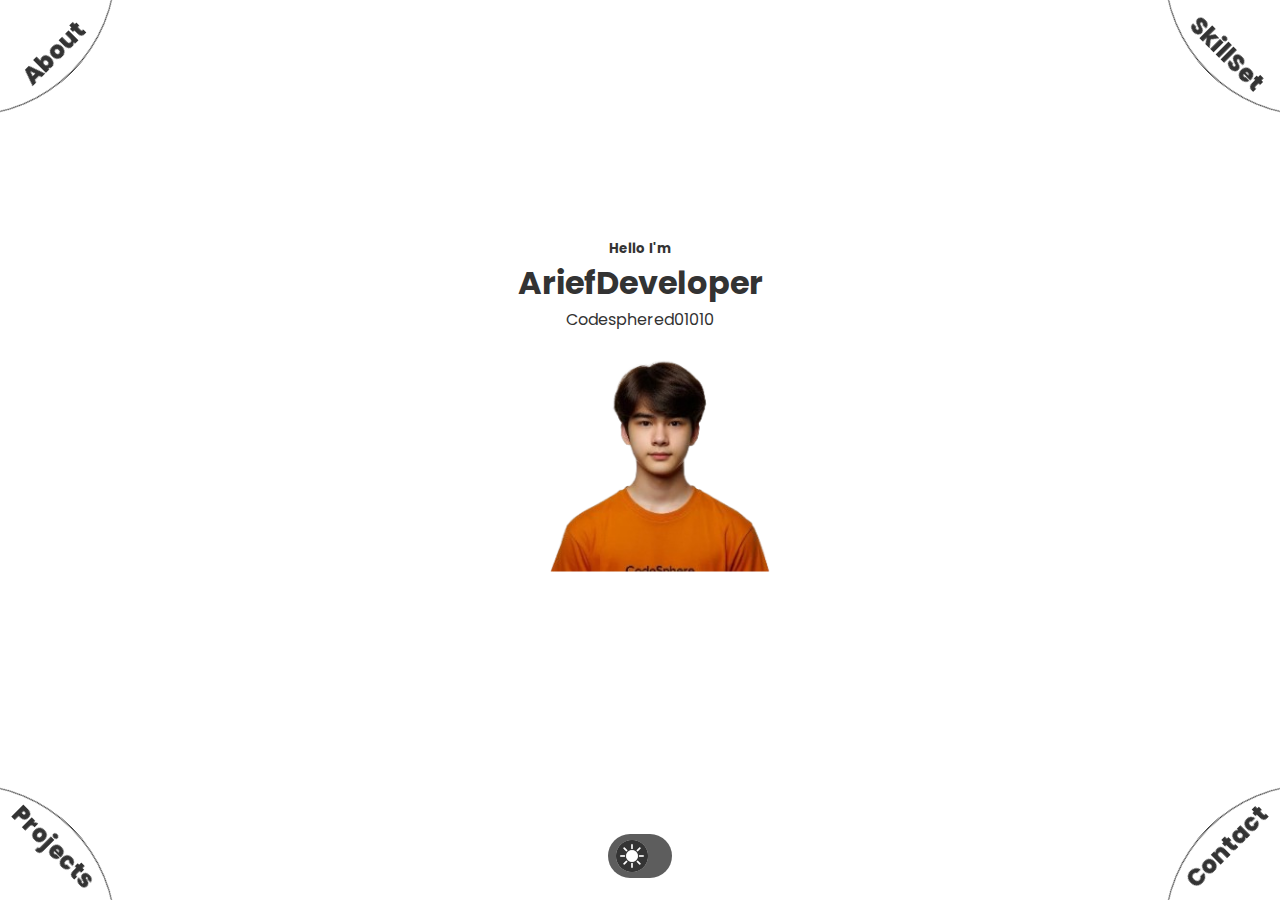
==== indexsimple.html @ b1e52546 "Add files via upload" ====
<!DOCTYPE html>
<html lang="en">

<head>
  <meta charset="UTF-8" />
  <meta http-equiv="X-UA-Compatible" content="IE=edge" />
  <meta name="viewport" content="width=device-width, initial-scale=1.0" />
  <title>Codesphere</title>
  <!-- <link rel="stylesheet" href="./css/animation-classes.css" /> -->
  <link rel="icon" type="image/x-icon" href="./assets/icons/favicon.ico" />
  <script src="./js/animation.js" defer></script>
  <script src="./js/color-mode.js" defer></script>
  <script src="./js/project-slideshow.js" defer></script>
  <link rel="stylesheet" href="./css/style.css" />
  <link rel="stylesheet" href="./css/animation.css" />
  <link rel="stylesheet" href="./css/color-mode.css" />
</head>

<body>

<div id="rat"></div>

<script>
  // Ripple
  window.addEventListener("click", ev => {
    let ripple = document.createElement("div")
    ripple.classList.add("ripple");
    ripple.style.top = ev.clientY + "px";
    ripple.style.left = ev.clientX + "px";
    document.body.appendChild(ripple);
    ripple.addEventListener("animationend", () => ripple.remove());
  });
</script>

  <div id="hero">
    <h5>Hello I'm</h5>
    <h1>AriefDeveloper</h1>
    <p>Codesphered01010</p>





    <!-- Block, Element, Modifier (BEM) naming convention-->
    <div id="hero__animation">
      <div id="hero__animation__img"></div>
    </div>
  </div>
  <nav id="grid">
    <div id="grid__tl">
      <div id="grid__tl__btn">About</div>jp
      <div id="grid__tl__content">
        <div class="cards">

          <div class="cards__content">
            <article>
              <img src="./assets/icons/th.jpeg" alt="Education icon" class="icon" />
              <h2>Resume</h2>
              <a href="#" download style="text-decoration: none;">
                <p class="">Download</p>
              </a>
            </article>
          </div>

          <div class="cards__content">
            <article>
              <img src="./assets/icons/experience.png" alt="Experience icon" class="icon" />
              <h2>Experience</h2>
              <p>
                I've been managing my own community for almost a year
              </p>
            </article>
          
          </div>
          <div class="cards__content">
            <article>
              <img src="./assets/icons/education.png" alt="Education icon" class="icon" />
              <h2>Education</h2>
              <p>I'm currently enrolled in the "Computer Network Engineering" and "Informatics" Expertise Programs.</p>
            </article>
            
          </div>

        </div>
      </div>
    </div>
    <div id="grid__tr">
      <div id="grid__tr__btn">SkillSet</div>
      <div id="grid__tr__content">
        <div class="cards skillset">
          <article class="skillset__skill">

       <h2>Junior Front-End</h2>
            <div>
              <img src="./assets/icons/checkmark.png" alt="Checkmark icon" class="icon" />
              <div>
                <h2>HTML,CSS</h2>
              </div>
            </div>

            <div>
              <img src="./assets/icons/checkmark.png" alt="Checkmark icon" class="icon" />
              <div>
                <h2>Javascript</h2>
              </div>
            </div>

            <div>
              <img src="./assets/icons/checkmark.png" alt="Checkmark icon" class="icon" />
              <div>
                <h2>React/Vue.js</h2>
              </div>
            </div>



          </article>

          <article class="skillset__skill">

            <h2>Junior Back-end</h2>

            <div>
              <img src="./assets/icons/checkmark.png" alt="Checkmark icon" class="icon" />
              <div>
                <h2>Node.js/Express</h2>
              </div>
            </div>

            <div>
              <img src="./assets/icons/checkmark.png" alt="Checkmark icon" class="icon" />
              <div>
                <h2>MySQL/MongoDB</h2>
              </div>
            </div>

            <div>
              <img src="./assets/icons/checkmark.png" alt="Checkmark icon" class="icon" />
              <div>
                <h2>JWT/OAuth</h2>
              </div>
            </div>



          </article>
        </div>
      </div>
    </div>

    <div id="grid__bl">
      <div id="grid__bl__btn">Projects</div>
      <div id="grid__bl__content">
        <div id="grid__bl__content__projects">

          <div class="project p-1">
            <img class="project__img project-1" src="https://raw.githubusercontent.com/HostingerCodesphere/Folio/main/assets/portfolio-project/LinkTree.jpg" alt="" />
            <h2 class="project__title">Link-Tree Codesphere</h2>
            <button class="btn" onclick="window.location.href='https://linktr.ee/kayrief'">
              Demo
            </button>
            <button class="btn" onclick="window.location.href='https://linktr.ee/kayrief'">
              GitHub
            </button>
          </div>







          <div class="project p-2">
            <img class="project__img project-2" src="https://raw.githubusercontent.com/HostingerCodesphere/Folio/main/assets/portfolio-project/Alarm.jpg" alt="" />
            <h2 class="project__title"></h2>
            <h2 class="project__title">Alarm App</h2>
            <button class="btn" onclick="window.location.href='https://dzareldeveloper.github.io/Alarm/'">
              Demo
            </button>
            <button class="btn" onclick="window.location.href='https://github.com/DzarelDeveloper/Alarm'">
              GitHub
            </button>
          </div>




          <div class="project p-3">
            <img class="project__img project-3" src="https://raw.githubusercontent.com/HostingerCodesphere/Folio/main/assets/portfolio-project/Portofolio.jpg" alt="" />
            <h2 class="project__title">Portofolio Responsive</h2>
            <button class="btn" onclick="window.location.href='portofolio.html'">
               Demo
            </button>
            <button class="btn" onclick="window.location.href='https://github.com/Arif1725/Portofolio'">
              GitHub
            </button>
          </div>
          
 

          <div class="project p-3">
            <img class="project__img project-3" src="https://raw.githubusercontent.com/HostingerCodesphere/Folio/main/assets/portfolio-project/WebClass.jpg" alt="" />
            <h2 class="project__title">Website Memory ( IX-E )</h2>

            <button class="btn" onclick="window.location.href='webold.html'">
              Demo
            </button>
            <button class="btn" onclick="window.location.href='https://github.com/DzarelDeveloper/Exposse.nine'">
              GitHub
            </button>
          </div>

<!-- https://github.com/Arif1725/Portofolio -->
 <!-- https://github.com/DzarelDeveloper/Exposse.nine -->

          <div class="project p-3">
            <img class="project__img project-3" src="https://raw.githubusercontent.com/HostingerCodesphere/Folio/main/assets/portfolio-project/Alarm.jpg" alt="" />
            <h2 class="project__title">Digital Clock</h2>
            <a href="indexportofolio.html">Demo</a>
          </div>

          <button class="arrow" onclick="navigateProject(-1)">
            &#10094;
          </button>
          <button class="arrow" onclick="navigateProject(1)">&#10095;</button>
        </div>
      </div>
    </div>



    <div id="grid__br">
      <div id="grid__br__btn">Contact</div>
      <div id="grid__br__content">
        <h5 class="contact-text">Get In Touch</h5>
        <h2 class="contact-text">Contact Me</h2>
        <div>
          <button style="border: 4px solid red;" class="btn btn-contact"
            onclick="window.location.href='https://mailto:arifazis37@gmail.com'">Email
          </button>
          <button style="border: 4px solid rgb(65, 125, 237);" class="btn btn-contact"
            onclick="window.location.href='https://www.instagram.com/kayrieff?igsh=NDRweTNjNWhtdm05'">
            Instagram
          </button>
          <button style="border: 4px solid rgb(18, 192, 119);" class="btn btn-contact"
            onclick="window.location.href='https://wa.me/6285788804690'">
            WhatsApp
          </button>
        </div>
      </div>
    </div>
  </nav>
  <div id="color-mode" style="background-color: rgb(93, 93, 93);">
    <div id="toggle-button" class="icon" style="background-color: white; border-radius: 50px;">

    </div>
  </div>
</body>

</html>
---- css/style.css ----
/* CUSTOM FONT */

@import url("https://fonts.googleapis.com/css2?family=Poppins:wght@200;300;400;500;600&display=swap");
@import url('https://fonts.googleapis.com/css2?family=JetBrains+Mono:wght@100;500&display=swap');


/* GENERAL */

body {
  font-family: "Poppins", sans-serif;
  background: var(--bg);
  color: var(--text);
  height: 100%;
  width: 100%;
  margin: 0;
  -webkit-tap-highlight-color: transparent;
}

h1,
h2,
h5,
p {
  margin: 0;
}

.icon {
  height: 2rem;
  width: 2rem;
  margin: 0 0.5rem;
  
}

/* CAT */

#cat {
  width: 90px;
  height:90px;
  background-size: contain;
  background-position: center;
  background-repeat: no-repeat;
  background-size: cover;
  position: absolute;
  top: 100px;
  left: 100px;
  pointer-events: none; 
  transition: top 2s, left 2s;
  transform: translate(-50%, -50%);
  background-image: url('./assets/cat/static.png'); 
}



/* HERO */

#hero {
  position: absolute;
  top: 45%;
  left: 50%;
  transform: translate(-50%, -50%);
  text-align: center;
}

#hero__animation {
  animation-name: hover;
  animation-duration: 1.5s;
  animation-iteration-count: infinite;
  animation-timing-function: ease-in-out;
  height: 15rem;
  width: 30rem;
  max-height: 100vh;
  max-width: 100vw;
  
}

#hero__animation__img {
  background-image: var(--tl-1);
  height: 100%;
  transform: translateX(-38px);
  background-position: center;
  background-size: cover;
}

/* GRID COMMON STYLES */

#grid {
  position: absolute;
  display: grid;
  grid-template-rows: 1fr 1fr;
  grid-template-columns: 1fr 1fr;
  height: 100vh;
  width: 100vw;
  overflow: hidden;
}

#grid__tl__btn,
#grid__tr__btn,
#grid__bl__btn,
#grid__br__btn {
  height: 18.75rem;
  width: 18.75rem;
  background: var(--bg);
  color: var(--text);
  border: var(--border);
  position: fixed;
  display: flex;
  justify-content: center;
  cursor: pointer;
  text-align: center;
  font-weight: 800;
  font-size: 1.5rem;
  z-index: 100;
  border-radius: 50%;
  transition: transform 0.2s ease-in-out;
}

#grid__tl__content,
#grid__tr__content,
#grid__bl__content,
#grid__br__content {
  position: absolute;
  text-align: center;
  transition: transform 0.3s ease-in-out;
  color: var(--text-alt);
}

#grid__tl__btn,
#grid__tr__btn {
  padding-bottom: 0.5rem;
  align-items: flex-end;
}

#grid__bl__btn,
#grid__br__btn {
  padding-top: 0.5rem;
}

#grid__tl__btn:active,
#grid__br__btn:active {
  transform: rotate(-45deg) scale(1.05);
}

#grid__tr__btn:active,
#grid__bl__btn:active {
  transform: rotate(45deg) scale(1.05);
}

/* TOP LEFT CORNER */

#grid__tl__btn {
  top: -11.5rem;
  left: -11.5rem;
  transform: rotate(-45deg);

}

#grid__tl__content {
  width: 20vw;
  top: 10vh;
  left: 0;
 
  transform: translateX(-100vw) translateY(-100vh);
}

article {
  
  background: rgb(245, 245, 245);
  font-size: 0.8rem;
  list-style: none;
  border: var(--border);
  border-radius: 2rem;
  padding: 0.5rem;
  margin: 1rem;
  width: 8.75rem;
  min-width: 8.75rem;
}

article h2 {
  font-size: 1rem;
  padding: 0.3rem;
}

article p {
  padding-bottom: 0.3rem;
}

article h2,
article p {
  color: #333;
}

.cards {
  padding: 0;
}

.cards__content {
  display: flex;
  align-items: center;
}

.cards__content__text {
  color: var(--text);
  text-align: left;
  margin: 0 1rem;
}

/* TOP RIGHT CORNER */

#grid__tr__btn {
  top: -11.5rem;
  right: -11.5rem;
  transform: rotate(45deg);
  
}

#grid__tr__content {
  width: 30vw;
  top: 10vh;
  right: 0;
  
  transform: translateX(100vw) translateY(-100vh);
}

.skillset {
  display: flex;
  flex-wrap: wrap;
  justify-content: center;
  gap: .6rem;
  
  
}

.skillset__skill {
  display: flex;
  flex-direction: column;
  padding: 1.2rem;
  gap: 0.2rem;
  margin: 0;
  width: fit-content;
}

.skillset__skill div {
  display: flex;
  align-items: center;
  width: 13.5rem;
}

.skillset__skill div img {
  padding: 0;
  margin-right: 0.5rem;
}

.skillset__skill div h2 {
  text-align: left;
}

.skillset__skill div p {
  padding: 0;
}

.skillset__skill div h2,
.skillset__skill div p {
  font-size: 0.8rem;
}

.skillset__skill div div {
  justify-content: space-between;
}

/* BOTTOM LEFT CORNER */

#grid__bl__btn {
  bottom: -11.5rem;
  left: -11.5rem;
  transform: rotate(45deg);
}

#grid__bl__content {
  width: 15rem;
  bottom: 15vh;
  left: 0;
  transform: translateX(-100vw) translateY(100vh);
}

.project {
  width: 70%;
  display: flex;
  flex-wrap: wrap;
  border-radius: 1rem;
  overflow: hidden;
  margin: auto auto 0.5rem;
  border: var(--border);
  background: var(--bg-alt);
}

.project__img {
  width: 100%;
}

.project__title {
  width: 100%;
  margin: 0;
  padding: 0.3rem 0;
  font-size: 1rem;
}

button {
  background: var(--btn);
  color: var(--btn-text);
  border: none;
  border-radius: 1rem;
  padding: 0.5rem;
}

.btn {
  border-radius: 0;
  height: 3rem;
  flex-basis: 50%;
  font-weight: 600;
}

.arrow {
  border: var(--border);
  width: 3rem;
  height: 2rem;
  margin: 0;
  padding: 0.2rem 0;
}

.btn,
.arrow {
  background: rgb(245, 245, 245);
  color: #333;
  transition: all 300ms ease;
}

.btn:active,
.arrow:active {
  background: var(--bg-alt);
  color: white;
  cursor: pointer;
}

.btn:hover,
.arrow:hover {
  cursor: pointer;
}

/* BOTTOM RIGHT CORNER */

#grid__br__btn {
  bottom: -11.5rem;
  right: -11.5rem;
  transform: rotate(-45deg);
}

#grid__br__content {
  bottom: 0;
  right: 0vw;
  transform: translateX(100vw) translateY(100vh);
}

#grid__br__content div {
  display: flex;
  margin: 0.5rem auto;
  gap: 1.2rem;
  width: 17rem;
}

.contact-text {
  color: var(--text);
}

.btn-contact {
  border: var(--border);
  border-radius: 2rem;
}






.resume{

  border: 1px solid black;
  border-radius: 15px;


}

.dwn{

  background-color: black; 
  color: white;
  border-radius: 25px; 
  padding: 5px;

}

.dwn:hover{

    border: 1px solid black;
    background-color: white;
    color: black;

}




/* Ripple Effect */



*{
  margin: 0;
  padding: 0;
  box-sizing:border-box;
}

html,body{
  width: 100%;
  height: 100%;
  overflow: hidden;
}

body{
  position: relative;
}

.ripple{
  width: 25px;
  height: 25px;
  position: absolute;
  pointer-events: none;
  transform: translate(-50%, -50%);
}

.ripple::before, .ripple::after{
  content: "";
  position: absolute;
  left: 50%;
  top: 50%;
  opacity: 0;
  width: 100%;
  height: 100%;
  filter: blur(1px);
  border-radius: 50%;
  transform: translate(-50%,-50%);
  box-shadow: 7px 7px 14px #c8d0e7 ,-7px -7px 14px #fff
}

.ripple::before{

     background:linear-gradient(to bottom right, #c8d0e7 0%,#fff 100%);
     animation : waves 4s linear forwards;
}

.ripple::after{
  animation : waves 4s linear .35s forwards;
}

@keyframes waves {
  from{
     opacity: 1;
     transform: translate(-50%, -50%) scale(1);
  }
  to{
     opacity: 0;
     transform: translate(-50%,-50%) scale(13) ;
  }
}
---- css/animation.css ----
/* GENERAL ANIMATION SETTINGS */

.animate-top-left,
.reverse-animate-top-left,
.animate-top-right,
.reverse-animate-top-right,
.animate-bottom-left,
.reverse-animate-bottom-left,
.animate-bottom-right,
.reverse-animate-bottom-right {
  animation-fill-mode: forwards;
  animation-duration: 0.2s;
  animation-iteration-count: 1;
  animation-timing-function: ease-in-out;
}

/* HOVER ANIMATION */

@keyframes hover {
  0% {
    transform: translateY(0);
  }
  50% {
    transform: translateY(-5px);
  }
  100% {
    transform: translateY(0);
  }
}

/* ANIMATE TOP LEFT */

.animate-top-left {
  animation-name: top-left;
}

.reverse-animate-top-left {
  animation-name: reverse-top-left;
}

@keyframes top-left {
  0% {
    background-image: var(--tl-1);
  }
  25% {
    background-image: var(--tl-2);
  }
  50% {
    background-image: var(--tl-3);
  }
  75% {
    background-image: var(--tl-4);
  }
  100% {
    background-image: var(--tl-5);
  }
}

@keyframes reverse-top-left {
  0% {
    background-image: var(--tl-5);
  }
  25% {
    background-image: var(--tl-4);
  }
  50% {
    background-image: var(--tl-3);
  }
  75% {
    background-image: var(--tl-2);
  }
  100% {
    background-image: var(--tl-1);
  }
}
.animate-top-right {
  animation-name: top-right;
}

.reverse-animate-top-right {
  animation-name: reverse-top-right;
}

@keyframes top-right {
  0% {
    background-image: var(--tr-1);
  }
  25% {
    background-image: var(--tr-2);
  }
  50% {
    background-image: var(--tr-3);
  }
  75% {
    background-image: var(--tr-4);
  }
  100% {
    background-image: var(--tr-5);
  }
}

@keyframes reverse-top-right {
  0% {
    background-image: var(--tr-5);
  }
  25% {
    background-image: var(--tr-4);
  }
  50% {
    background-image: var(--tr-3);
  }
  75% {
    background-image: var(--tr-2);
  }
  100% {
    background-image: var(--tr-1);
  }
}

/* ANIMATE BOTTOM RIGHT */

.animate-bottom-right {
  animation-name: bottom-right;
}

.reverse-animate-bottom-right {
  animation-name: reverse-bottom-right;
}

@keyframes bottom-right {
  0% {
    background-image: var(--br-1);
  }
  25% {
    background-image: var(--br-2);
  }
  50% {
    background-image: var(--br-3);
  }
  75% {
    background-image: var(--br-4);
  }
  100% {
    background-image: var(--br-5);
  }
}

@keyframes reverse-bottom-right {
  0% {
    background-image: var(--br-5);
  }
  25% {
    background-image: var(--br-4);
  }
  50% {
    background-image: var(--br-3);
  }
  75% {
    background-image: var(--br-2);
  }
  100% {
    background-image: var(--br-1);
  }
}
/* ANIMATE BOTTOM LEFT */

.animate-bottom-left {
  animation-name: bottom-left;
}

.reverse-animate-bottom-left {
  animation-name: reverse-bottom-left;
}

@keyframes bottom-left {
  0% {
    background-image: var(--bl-1);
  }
  25% {
    background-image: var(--bl-2);
  }
  50% {
    background-image: var(--bl-3);
  }
  75% {
    background-image: var(--bl-4);
  }
  100% {
    background-image: var(--bl-5);
  }
}

@keyframes reverse-bottom-left {
  0% {
    background-image: var(--bl-5);
  }
  25% {
    background-image: var(--bl-4);
  }
  50% {
    background-image: var(--bl-3);
  }
  75% {
    background-image: var(--bl-2);
  }
  100% {
    background-image: var(--bl-1);
  }
}
---- css/color-mode.css ----
/* LIGHT MODE */

body:after {
  position: absolute;
  width: 0;
  height: 0;
  overflow: hidden;
  z-index: -1;
  content: url(../assets/face-animation-light/tl-1.png)
    url(../assets/face-animation-light/tl-1.png)
    url(../assets/face-animation-light/tl-1.png)
    url(../assets/face-animation-light/tl-1.png)
    url(../assets/face-animation-light/tl-1.png)
    url(../assets/face-animation-light/tl-1.png)
    url(../assets/face-animation-light/tl-1.png)
    url(../assets/face-animation-light/tl-1.png)
    url(../assets/face-animation-light/tl-1.png)
    url(../assets/face-animation-light/tl-1.png)
    url(../assets/face-animation-light/tl-1.png)
    url(../assets/face-animation-light/tl-1.png)
    url(../assets/face-animation-light/tl-1.png)
    url(../assets/face-animation-light/tl-1.png)
    url(../assets/face-animation-light/tl-1.png)
    url(../assets/face-animation-light/tl-1.png)
    url(../assets/face-animation-light/tl-1.png)
    url(../assets/face-animation-light/tl-1.png)
    url(../assets/face-animation-light/tl-1.png)
    url(../assets/face-animation-light/tl-1.png)
    url(../assets/face-animation-dark/tlw-1.png)
    url(../assets/face-animation-dark/tlw-1.png)
    url(../assets/face-animation-dark/tlw-1.png)
    url(../assets/face-animation-dark/tlw-1.png)
    url(../assets/face-animation-dark/tlw-1.png)
    url(../assets/face-animation-dark/tlw-1.png)
    url(../assets/face-animation-dark/tlw-1.png)
    url(../assets/face-animation-dark/tlw-1.png)
    url(../assets/face-animation-dark/tlw-1.png)
    url(../assets/face-animation-dark/tlw-1.png)
    url(../assets/face-animation-dark/tlw-1.png)
    url(../assets/face-animation-dark/tlw-1.png)
    url(../assets/face-animation-dark/tlw-1.png)
    url(../assets/face-animation-dark/tlw-1.png)
    url(../assets/face-animation-dark/tlw-1.png)
    url(../assets/face-animation-dark/trw-1.png)
    url(../assets/face-animation-dark/trw-1.png)
    url(../assets/face-animation-dark/trw-1.png)
    url(../assets/face-animation-dark/trw-1.png)
    url(../assets/face-animation-dark/trw-1.png);
}

:root {
  /* Colors */
  --bg: #fff;
  --bg-alt: #333;
  --bg-alt-2: #f0f0f0;
  --bg-transparent: #ffffffe8;
  --border: 0.01rem solid #333;
  --text: #333;
  --text-alt: #fff;

  /* Face animations */
  --tl-1: url(../assets/face-animation-light/tl-1.png);
  --tl-2: url(../assets/face-animation-light/tl-1.png);
  --tl-3: url(../assets/face-animation-light/tl-1.png);
  --tl-4: url(../assets/face-animation-light/tl-1.png);
  --tl-5: url(../assets/face-animation-light/tl-1.png);

  --tr-1: url(../assets/face-animation-light/tl-1.png);
  --tr-2: url(../assets/face-animation-light/tl-1.png);
  --tr-3: url(../assets/face-animation-light/tl-1.png);
  --tr-4: url(../assets/face-animation-light/tl-1.png);
  --tr-5: url(../assets/face-animation-light/tl-1.png);

  --bl-1: url(../assets/face-animation-light/tl-1.png);
  --bl-2: url(../assets/face-animation-light/tl-1.png);
  --bl-3: url(../assets/face-animation-light/tl-1.png);
  --bl-4: url(../assets/face-animation-light/tl-1.png);
  --bl-5: url(../assets/face-animation-light/tl-1.png);

  --br-1: url(../assets/face-animation-light/tl-1.png);
  --br-2: url(../assets/face-animation-light/tl-1.png);
  --br-3: url(../assets/face-animation-light/tl-1.png);
  --br-4: url(../assets/face-animation-light/tl-1.png);
  --br-5: url(../assets/face-animation-light/tl-1.png);

  --sun: url(assets/icons/sun.png);
}

/* DARK MODE */

:root.dark-mode {
  --bg: #202124;
  --bg-alt: #3c3d40;
  --bg-alt-2: #333;
  --bg-transparent: #333333f5;
  --border: 0.01rem solid #5a5a5a;
  --text: #fff;

  --tl-1: url(../assets/face-animation-dark/tlw-1.png);
  --tl-2: url(../assets/face-animation-dark/tlw-1.png);
  --tl-3: url(../assets/face-animation-dark/tlw-1.png);
  --tl-4: url(../assets/face-animation-dark/tlw-1.png);
  --tl-5: url(../assets/face-animation-dark/tlw-1.png);

  --tr-1: url(../assets/face-animation-dark/tlw-1.png);
  --tr-2: url(../assets/face-animation-dark/tlw-1.png);
  --tr-3: url(../assets/face-animation-dark/tlw-1.png);
  --tr-4: url(../assets/face-animation-dark/tlw-1.png);
  --tr-5: url(../assets/face-animation-dark/tlw-1.png);

  --bl-1: url(../assets/face-animation-dark/tlw-1.png);
  --bl-2: url(../assets/face-animation-dark/tlw-1.png);
  --bl-3: url(../assets/face-animation-dark/tlw-1.png);
  --bl-4: url(../assets/face-animation-dark/tlw-1.png);
  --bl-5: url(../assets/face-animation-dark/tlw-1.png);

  --br-1: url(../assets/face-animation-dark/tlw-1.png);
  --br-2: url(../assets/face-animation-dark/tlw-1.png);
  --br-3: url(../assets/face-animation-dark/tlw-1.png);
  --br-4: url(../assets/face-animation-dark/tlw-1.png);
  --br-5: url(../assets/face-animation-dark/tlw-1.png);

  --moon: url(assets/icons/moon.png);
}

/* COLOR MODE TOGGLE BUTTON */

#color-mode {
  background: var(--bg-alt-2);
  height: 2.75rem;
  width: 4rem;
  border-radius: 3rem;
  display: flex;
  align-items: center;
  justify-content: flex-start;
  position: absolute;
  bottom: 0;
  left: 50%;
  transform: translate(-50%, -50%);
}

#toggle-button {
  background-image: var(--sun);
  background-size: cover;
  cursor: pointer;
}

.dark-mode #toggle-button {
  background-image: var(--moon);
}

.dark-mode #color-mode {
  justify-content: flex-end;
}
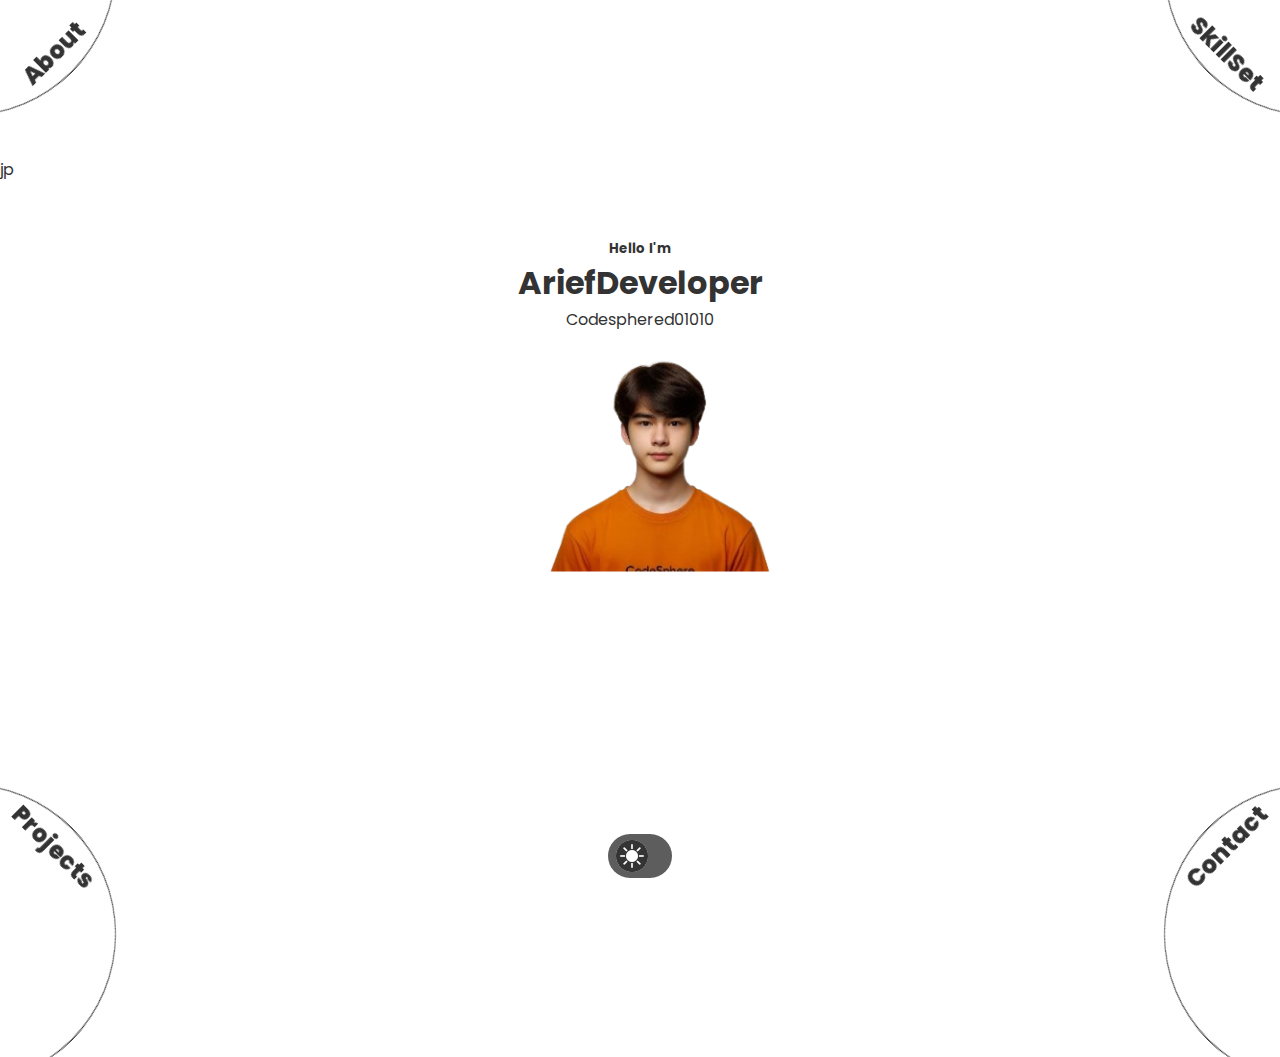
==== commit 5ec8da6c: "Add files via upload" ====
--- a/indexsimple.html
+++ b/indexsimple.html
@@ -18,6 +18,12 @@
 
 <body>
 
+<!-- Video Latar Belakang -->
+<video autoplay loop class="video-bg">
+  <source src="images/videohd.mp4" type="video/mp4"> <!-- Ganti dengan URL video kamu -->
+  Your browser does not support HTML5 video.
+</video>
+
 <div id="rat"></div>
 
 <script>
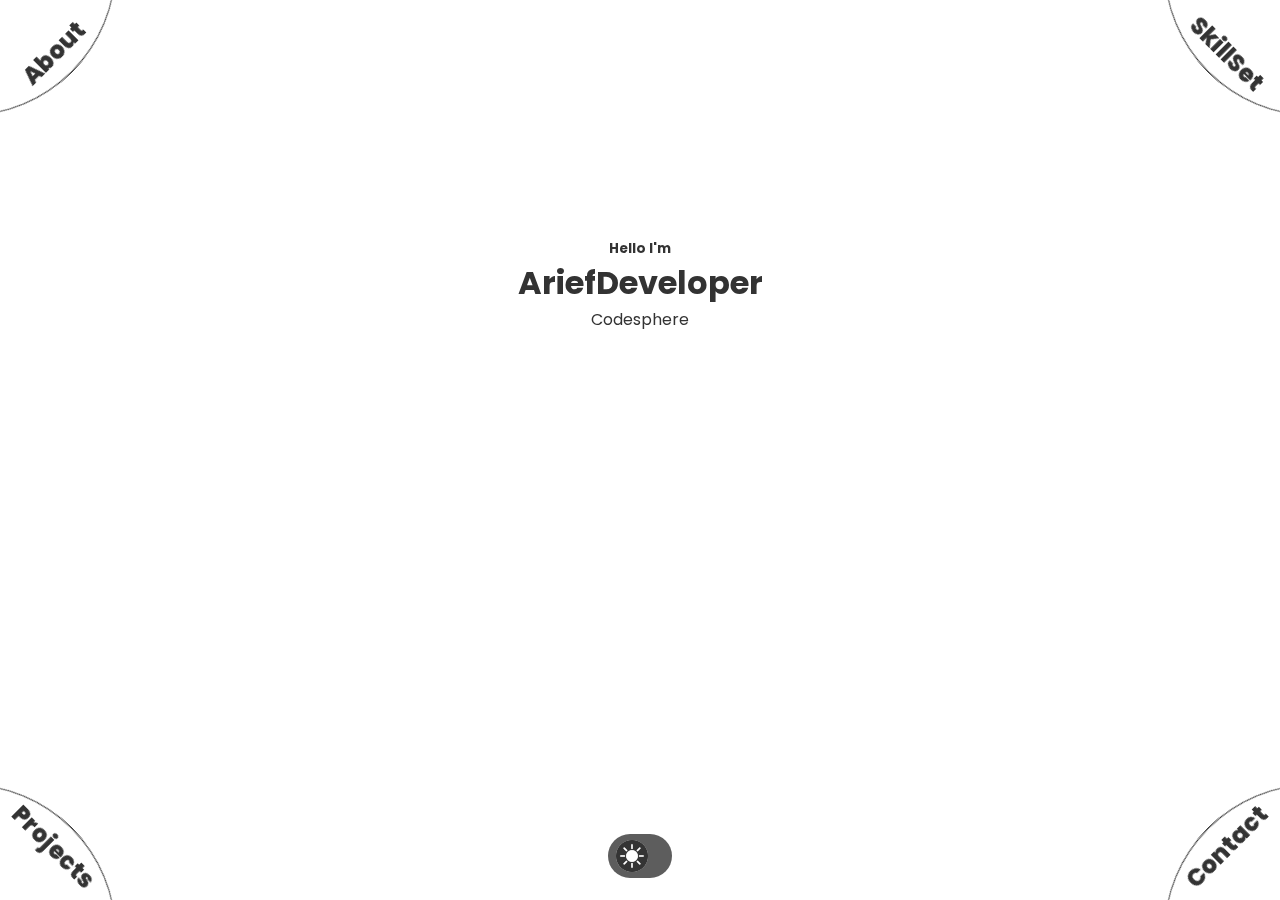
==== commit 12ddd497: "Add files via upload" ====
--- a/indexsimple.html
+++ b/indexsimple.html
@@ -5,7 +5,7 @@
   <meta charset="UTF-8" />
   <meta http-equiv="X-UA-Compatible" content="IE=edge" />
   <meta name="viewport" content="width=device-width, initial-scale=1.0" />
-  <title>Codesphere</title>
+  <title>ArifDeveloper</title>
   <!-- <link rel="stylesheet" href="./css/animation-classes.css" /> -->
   <link rel="icon" type="image/x-icon" href="./assets/icons/favicon.ico" />
   <script src="./js/animation.js" defer></script>
@@ -18,30 +18,30 @@
 
 <body>
 
-<!-- Video Latar Belakang -->
-<video autoplay loop class="video-bg">
-  <source src="images/videohd.mp4" type="video/mp4"> <!-- Ganti dengan URL video kamu -->
-  Your browser does not support HTML5 video.
-</video>
-
-<div id="rat"></div>
-
-<script>
-  // Ripple
-  window.addEventListener("click", ev => {
-    let ripple = document.createElement("div")
-    ripple.classList.add("ripple");
-    ripple.style.top = ev.clientY + "px";
-    ripple.style.left = ev.clientX + "px";
-    document.body.appendChild(ripple);
-    ripple.addEventListener("animationend", () => ripple.remove());
-  });
-</script>
+  <!-- Video Latar Belakang -->
+  <video autoplay loop class="video-bg">
+    <source src="images/videohd2.mp4" type="video/mp4"> <!-- Ganti dengan URL video kamu -->
+    Your browser does not support HTML5 video.
+  </video>
+
+  <div id="rat"></div>
+
+  <script>
+    // Ripple
+    window.addEventListener("click", ev => {
+      let ripple = document.createElement("div")
+      ripple.classList.add("ripple");
+      ripple.style.top = ev.clientY + "px";
+      ripple.style.left = ev.clientX + "px";
+      document.body.appendChild(ripple);
+      ripple.addEventListener("animationend", () => ripple.remove());
+    });
+  </script>
 
   <div id="hero">
     <h5>Hello I'm</h5>
     <h1>AriefDeveloper</h1>
-    <p>Codesphered01010</p>
+    <p>Codesphere</p>
 
 
 
@@ -49,7 +49,7 @@
 
     <!-- Block, Element, Modifier (BEM) naming convention-->
     <div id="hero__animation">
-      <div id="hero__animation__img"></div>
+      <div id=""></div>
     </div>
   </div>
   <nav id="grid">
@@ -60,7 +60,7 @@
 
           <div class="cards__content">
             <article>
-              <img src="./assets/icons/th.jpeg" alt="Education icon" class="icon" />
+              <img src="./assets1/icons/th.jpeg" alt="Education icon" class="icon" />
               <h2>Resume</h2>
               <a href="#" download style="text-decoration: none;">
                 <p class="">Download</p>
@@ -70,21 +70,21 @@
 
           <div class="cards__content">
             <article>
-              <img src="./assets/icons/experience.png" alt="Experience icon" class="icon" />
+              <img src="./assets1/icons/experience.png" alt="Experience icon" class="icon" />
               <h2>Experience</h2>
               <p>
                 I've been managing my own community for almost a year
               </p>
             </article>
-          
+
           </div>
           <div class="cards__content">
             <article>
-              <img src="./assets/icons/education.png" alt="Education icon" class="icon" />
+              <img src="./assets1/icons/education.png" alt="Education icon" class="icon" />
               <h2>Education</h2>
               <p>I'm currently enrolled in the "Computer Network Engineering" and "Informatics" Expertise Programs.</p>
             </article>
-            
+
           </div>
 
         </div>
@@ -96,23 +96,23 @@
         <div class="cards skillset">
           <article class="skillset__skill">
 
-       <h2>Junior Front-End</h2>
-            <div>
-              <img src="./assets/icons/checkmark.png" alt="Checkmark icon" class="icon" />
+            <h2>Junior Front-End</h2>
+            <div>
+              <img src="./assets1/icons/checkmark.png" alt="Checkmark icon" class="icon" />
               <div>
                 <h2>HTML,CSS</h2>
               </div>
             </div>
 
             <div>
-              <img src="./assets/icons/checkmark.png" alt="Checkmark icon" class="icon" />
+              <img src="./assets1/icons/checkmark.png" alt="Checkmark icon" class="icon" />
               <div>
                 <h2>Javascript</h2>
               </div>
             </div>
 
             <div>
-              <img src="./assets/icons/checkmark.png" alt="Checkmark icon" class="icon" />
+              <img src="./assets1/icons/checkmark.png" alt="Checkmark icon" class="icon" />
               <div>
                 <h2>React/Vue.js</h2>
               </div>
@@ -127,21 +127,21 @@
             <h2>Junior Back-end</h2>
 
             <div>
-              <img src="./assets/icons/checkmark.png" alt="Checkmark icon" class="icon" />
+              <img src="./assets1/icons/checkmark.png" alt="Checkmark icon" class="icon" />
               <div>
                 <h2>Node.js/Express</h2>
               </div>
             </div>
 
             <div>
-              <img src="./assets/icons/checkmark.png" alt="Checkmark icon" class="icon" />
+              <img src="./assets1/icons/checkmark.png" alt="Checkmark icon" class="icon" />
               <div>
                 <h2>MySQL/MongoDB</h2>
               </div>
             </div>
 
             <div>
-              <img src="./assets/icons/checkmark.png" alt="Checkmark icon" class="icon" />
+              <img src="./assets1/icons/checkmark.png" alt="Checkmark icon" class="icon" />
               <div>
                 <h2>JWT/OAuth</h2>
               </div>
@@ -160,8 +160,10 @@
         <div id="grid__bl__content__projects">
 
           <div class="project p-1">
-            <img class="project__img project-1" src="https://raw.githubusercontent.com/HostingerCodesphere/Folio/main/assets/portfolio-project/LinkTree.jpg" alt="" />
-            <h2 class="project__title">Link-Tree Codesphere</h2>
+            <img class="project__img project-1"
+              src="https://raw.githubusercontent.com/HostingerCodesphere/Folio/main/assets/portfolio-project/LinkTree.jpg"
+              alt="" />
+            <h2 class="project__title">Link-Tree kayrief</h2>
             <button class="btn" onclick="window.location.href='https://linktr.ee/kayrief'">
               Demo
             </button>
@@ -177,13 +179,15 @@
 
 
           <div class="project p-2">
-            <img class="project__img project-2" src="https://raw.githubusercontent.com/HostingerCodesphere/Folio/main/assets/portfolio-project/Alarm.jpg" alt="" />
+            <img class="project__img project-2"
+              src="https://raw.githubusercontent.com/HostingerCodesphere/Folio/main/assets/portfolio-project/Alarm.jpg"
+              alt="" />
             <h2 class="project__title"></h2>
             <h2 class="project__title">Alarm App</h2>
             <button class="btn" onclick="window.location.href='https://dzareldeveloper.github.io/Alarm/'">
               Demo
             </button>
-            <button class="btn" onclick="window.location.href='https://github.com/DzarelDeveloper/Alarm'">
+            <button class="btn" onclick="window.location.href=''">
               GitHub
             </button>
           </div>
@@ -192,35 +196,41 @@
 
 
           <div class="project p-3">
-            <img class="project__img project-3" src="https://raw.githubusercontent.com/HostingerCodesphere/Folio/main/assets/portfolio-project/Portofolio.jpg" alt="" />
-            <h2 class="project__title">Portofolio Responsive</h2>
+            <img class="project__img project-3"
+              src="https://raw.githubusercontent.com/HostingerCodesphere/Folio/main/assets/portfolio-project/Portofolio.jpg"
+              alt="" />
+            <h2 class="project__title">blog saya</h2>
             <button class="btn" onclick="window.location.href='portofolio.html'">
-               Demo
+              Demo
             </button>
             <button class="btn" onclick="window.location.href='https://github.com/Arif1725/Portofolio'">
               GitHub
             </button>
           </div>
-          
- 
+
+
 
           <div class="project p-3">
-            <img class="project__img project-3" src="https://raw.githubusercontent.com/HostingerCodesphere/Folio/main/assets/portfolio-project/WebClass.jpg" alt="" />
-            <h2 class="project__title">Website Memory ( IX-E )</h2>
+            <img class="project__img project-3"
+              src="https://raw.githubusercontent.com/HostingerCodesphere/Folio/main/assets/portfolio-project/WebClass.jpg"
+              alt="" />
+            <h2 class="project__title">Website Memory</h2>
 
             <button class="btn" onclick="window.location.href='webold.html'">
               Demo
             </button>
-            <button class="btn" onclick="window.location.href='https://github.com/DzarelDeveloper/Exposse.nine'">
-              GitHub
-            </button>
-          </div>
-
-<!-- https://github.com/Arif1725/Portofolio -->
- <!-- https://github.com/DzarelDeveloper/Exposse.nine -->
+            <button class="btn" onclick="window.location.href=''">
+              GitHub
+            </button>
+          </div>
+
+          <!-- https://github.com/Arif1725/Portofolio -->
+          <!-- https://github.com/DzarelDeveloper/Exposse.nine -->
 
           <div class="project p-3">
-            <img class="project__img project-3" src="https://raw.githubusercontent.com/HostingerCodesphere/Folio/main/assets/portfolio-project/Alarm.jpg" alt="" />
+            <img class="project__img project-3"
+              src="https://raw.githubusercontent.com/HostingerCodesphere/Folio/main/assets/portfolio-project/Alarm.jpg"
+              alt="" />
             <h2 class="project__title">Digital Clock</h2>
             <a href="indexportofolio.html">Demo</a>
           </div>
@@ -263,4 +273,4 @@
   </div>
 </body>
 
-</html>
+</html>--- a/css/style.css
+++ b/css/style.css
@@ -15,6 +15,19 @@
   margin: 0;
   -webkit-tap-highlight-color: transparent;
 }
+
+
+
+.video-bg {
+    position: fixed;
+    top: 0;
+    left: 0;
+    min-width: 100vw;
+    min-height: 100vh;
+    object-fit: cover; /* Menjaga aspek rasio video */
+    z-index: -1; /* Pastikan video di belakang konten */
+}
+
 
 h1,
 h2,
